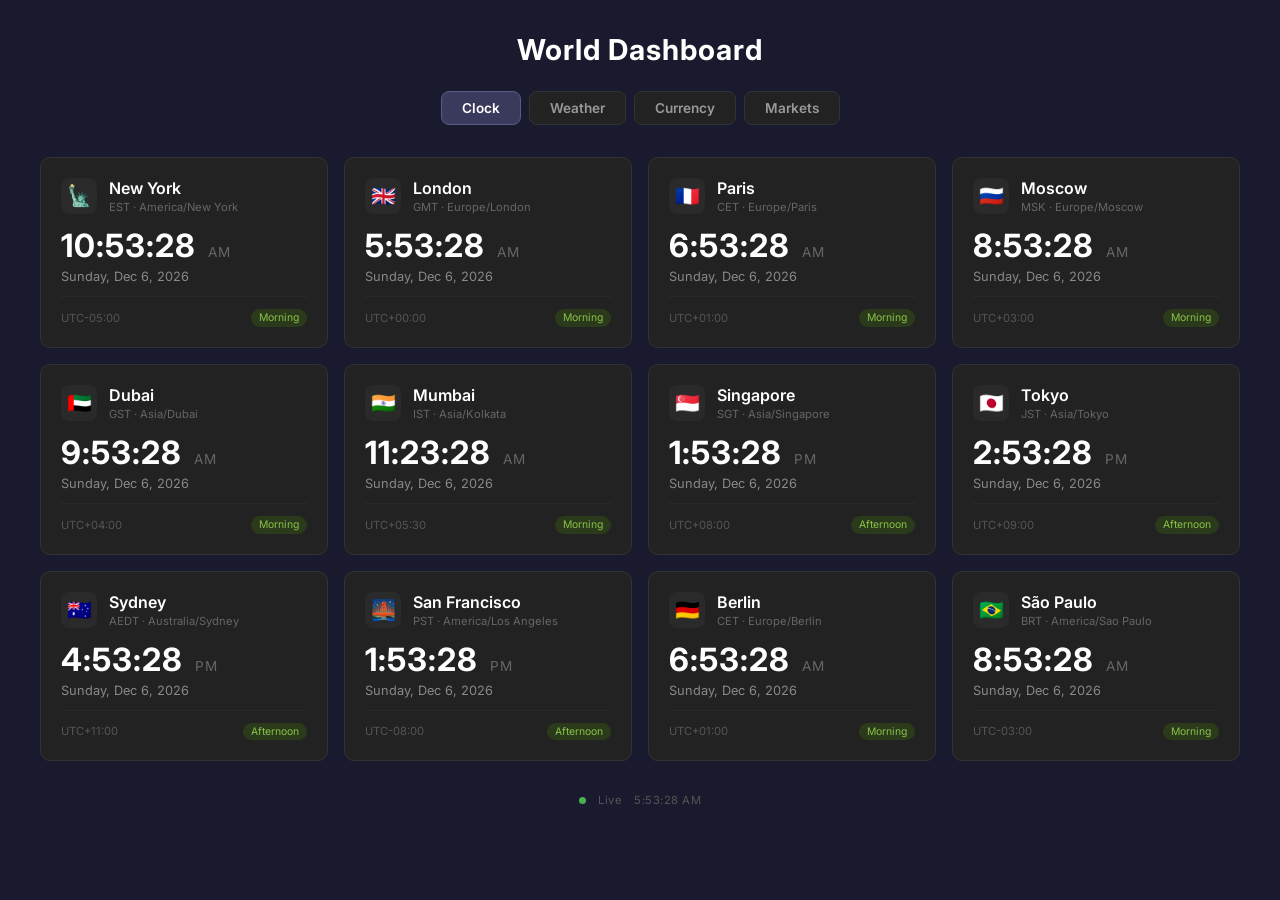
==== index.html @ 41592750 "Initial commit - world dashboard" ====
<!DOCTYPE html>
<html lang="en">
<head>
<meta charset="UTF-8">
<meta name="viewport" content="width=device-width, initial-scale=1.0">
<title>World Dashboard</title>
<link href="https://fonts.googleapis.com/css2?family=Inter:wght@400;600;700&display=swap" rel="stylesheet">
<link rel="stylesheet" href="style.css">
</head>
<body>

<header>
  <h1>World Dashboard</h1>
</header>

<div class="tabs" id="tabBar">
  <button class="tab-btn active" data-tab="clock">Clock</button>
  <button class="tab-btn" data-tab="weather">Weather</button>
  <button class="tab-btn" data-tab="currency">Currency</button>
  <button class="tab-btn" data-tab="markets">Markets</button>
</div>

<div class="tab-content active" id="tab-clock">
  <div class="grid" id="clockGrid"><div class="loading">Loading world clocks...</div></div>
</div>

<div class="tab-content" id="tab-weather">
  <div class="grid" id="weatherGrid"><div class="loading">Loading weather data...</div></div>
</div>

<div class="tab-content" id="tab-currency">
  <div class="currency-header">
    <h2>Exchange Rates</h2>
    <div class="base-currency">Base: USD</div>
  </div>
  <div class="currency-grid" id="currencyGrid"><div class="loading">Loading exchange rates...</div></div>
  <div class="converter-box">
    <h3>Currency Converter</h3>
    <div class="converter-row">
      <input type="number" id="convAmount" value="1" min="0" step="0.01">
      <select id="convFrom"></select>
      <span class="eq">=</span>
      <span class="result" id="convResult">—</span>
      <select id="convTo"></select>
    </div>
  </div>
</div>

<div class="tab-content" id="tab-markets">
  <div class="markets-grid" id="marketsGrid"><div class="loading">Loading market data...</div></div>
</div>

<div class="refresh-bar">
  <span class="live-dot"></span>
  <span>Live</span>
  <span id="lastUpdated"></span>
</div>

<script src="script.js"></script>
</body>
</html>
---- style.css ----
*, *::before, *::after {
  margin: 0;
  padding: 0;
  box-sizing: border-box;
}

body {
  font-family: 'Inter', sans-serif;
  background: #1a1a2e;
  color: #e0e0e0;
  min-height: 100vh;
  display: flex;
  flex-direction: column;
  align-items: center;
  padding: 2rem 1rem;
}

header {
  text-align: center;
  margin-bottom: 1.5rem;
}

header h1 {
  font-size: 1.8rem;
  font-weight: 700;
  color: #fff;
  letter-spacing: 1px;
}

.tabs {
  display: flex;
  gap: 0.5rem;
  margin-bottom: 2rem;
  flex-wrap: wrap;
  justify-content: center;
}

.tab-btn {
  padding: 0.5rem 1.25rem;
  border: 1px solid #333;
  border-radius: 8px;
  background: #222;
  color: #999;
  font-family: 'Inter', sans-serif;
  font-size: 0.85rem;
  font-weight: 600;
  cursor: pointer;
  transition: all 0.2s;
}

.tab-btn:hover {
  background: #2a2a2a;
  color: #ccc;
}

.tab-btn.active {
  background: #3a3a5c;
  border-color: #5a5a8a;
  color: #fff;
}

.tab-content {
  display: none;
  width: 100%;
  max-width: 1200px;
}

.tab-content.active {
  display: block;
}

.grid {
  display: grid;
  grid-template-columns: repeat(auto-fill, minmax(260px, 1fr));
  gap: 1rem;
  width: 100%;
}

.card {
  background: #222;
  border: 1px solid #333;
  border-radius: 10px;
  padding: 1.25rem;
}

.city {
  display: flex;
  align-items: center;
  gap: 0.75rem;
  margin-bottom: 0.75rem;
}

.city-icon {
  font-size: 1.25rem;
  width: 36px;
  height: 36px;
  display: flex;
  align-items: center;
  justify-content: center;
  background: #2a2a2a;
  border-radius: 8px;
}

.city-name {
  font-size: 1rem;
  font-weight: 600;
  color: #fff;
}

.timezone-label {
  font-size: 0.7rem;
  color: #666;
  margin-top: 2px;
}

.time {
  font-family: 'Inter', sans-serif;
  font-size: 2rem;
  font-weight: 700;
  color: #fff;
  margin: 0.5rem 0 0.25rem;
  letter-spacing: 1px;
}

.date {
  font-size: 0.8rem;
  color: #888;
}

.am-pm {
  font-size: 0.85rem;
  color: #666;
  margin-left: 0.25rem;
  font-weight: 400;
}

.card-footer {
  margin-top: 0.75rem;
  padding-top: 0.75rem;
  border-top: 1px solid #2a2a2a;
  display: flex;
  justify-content: space-between;
  align-items: center;
}

.utc-offset {
  font-size: 0.7rem;
  color: #555;
  font-family: 'Inter', monospace;
}

.time-status {
  font-size: 0.65rem;
  padding: 0.15rem 0.5rem;
  border-radius: 12px;
  background: #2a2a2a;
  color: #888;
}

.time-status.day { background: #2a3a1a; color: #8bc34a; }
.time-status.night { background: #1a2a3a; color: #64b5f6; }
.time-status.evening { background: #3a2a1a; color: #ffb74d; }

.weather-temp {
  font-family: 'Inter', sans-serif;
  font-size: 2.2rem;
  font-weight: 700;
  color: #fff;
  margin: 0.5rem 0;
}

.weather-temp .deg {
  font-size: 1.2rem;
  color: #666;
}

.weather-desc {
  font-size: 0.85rem;
  color: #aaa;
  margin-bottom: 0.5rem;
}

.weather-icon {
  font-size: 2rem;
  margin-bottom: 0.25rem;
}

.weather-detail {
  display: flex;
  gap: 1rem;
  margin-top: 0.5rem;
  flex-wrap: wrap;
}

.weather-detail span {
  font-size: 0.75rem;
  color: #888;
}

.weather-detail span strong {
  color: #ccc;
  font-weight: 600;
}

.currency-header {
  display: flex;
  gap: 1rem;
  margin-bottom: 1.5rem;
  flex-wrap: wrap;
  align-items: center;
}

.currency-header h2 {
  font-size: 1.1rem;
  font-weight: 600;
  color: #fff;
}

.base-currency {
  background: #222;
  border: 1px solid #333;
  border-radius: 6px;
  padding: 0.3rem 0.75rem;
  font-size: 0.8rem;
  color: #888;
}

.currency-grid {
  display: grid;
  grid-template-columns: repeat(auto-fill, minmax(180px, 1fr));
  gap: 0.75rem;
  margin-bottom: 1.5rem;
}

.currency-card {
  background: #222;
  border: 1px solid #333;
  border-radius: 8px;
  padding: 1rem;
}

.currency-code {
  font-size: 0.7rem;
  color: #666;
  margin-bottom: 0.25rem;
}

.currency-name {
  font-size: 0.8rem;
  color: #888;
  margin-bottom: 0.5rem;
}

.currency-rate {
  font-family: 'Inter', sans-serif;
  font-size: 1.2rem;
  font-weight: 700;
  color: #fff;
}

.converter-box {
  background: #222;
  border: 1px solid #333;
  border-radius: 10px;
  padding: 1.25rem;
  margin-top: 0.5rem;
}

.converter-box h3 {
  font-size: 0.95rem;
  font-weight: 600;
  color: #fff;
  margin-bottom: 1rem;
}

.converter-row {
  display: flex;
  gap: 0.75rem;
  align-items: center;
  flex-wrap: wrap;
}

.converter-row input,
.converter-row select {
  background: #1a1a1a;
  border: 1px solid #333;
  border-radius: 6px;
  padding: 0.5rem 0.75rem;
  color: #fff;
  font-family: 'Inter', sans-serif;
  font-size: 0.85rem;
  outline: none;
}

.converter-row input:focus,
.converter-row select:focus {
  border-color: #5a5a8a;
}

.converter-row input { width: 120px; }
.converter-row select { width: 90px; }

.converter-row .eq {
  color: #555;
  font-size: 1rem;
}

.converter-row .result {
  font-family: 'Inter', sans-serif;
  font-size: 1.1rem;
  font-weight: 700;
  color: #64b5f6;
  min-width: 100px;
}

.markets-grid {
  display: grid;
  grid-template-columns: repeat(auto-fill, minmax(260px, 1fr));
  gap: 1rem;
}

.market-card {
  background: #222;
  border: 1px solid #333;
  border-radius: 10px;
  padding: 1.5rem;
  text-align: center;
}

.market-icon {
  font-size: 2.5rem;
  margin-bottom: 0.5rem;
}

.market-label {
  font-size: 0.75rem;
  color: #888;
  text-transform: uppercase;
  letter-spacing: 1px;
  margin-bottom: 0.5rem;
}

.market-price {
  font-family: 'Inter', sans-serif;
  font-size: 1.8rem;
  font-weight: 700;
  color: #fff;
}

.market-time {
  font-size: 0.65rem;
  color: #555;
  margin-top: 0.5rem;
}

.loading {
  color: #666;
  font-size: 0.85rem;
  text-align: center;
  padding: 2rem;
  grid-column: 1 / -1;
}

.error-state {
  color: #a55;
  text-align: center;
  padding: 2rem;
  grid-column: 1 / -1;
}

.refresh-bar {
  margin-top: 2rem;
  display: flex;
  align-items: center;
  gap: 0.75rem;
  color: #555;
  font-size: 0.7rem;
  letter-spacing: 0.5px;
}

.live-dot {
  width: 7px;
  height: 7px;
  border-radius: 50%;
  background: #4caf50;
}

@media (max-width: 640px) {
  header h1 { font-size: 1.3rem; }
  .grid { grid-template-columns: 1fr; }
  .time { font-size: 1.5rem; }
  .weather-temp { font-size: 1.6rem; }
  .market-price { font-size: 1.4rem; }
  .currency-grid { grid-template-columns: 1fr 1fr; }
}
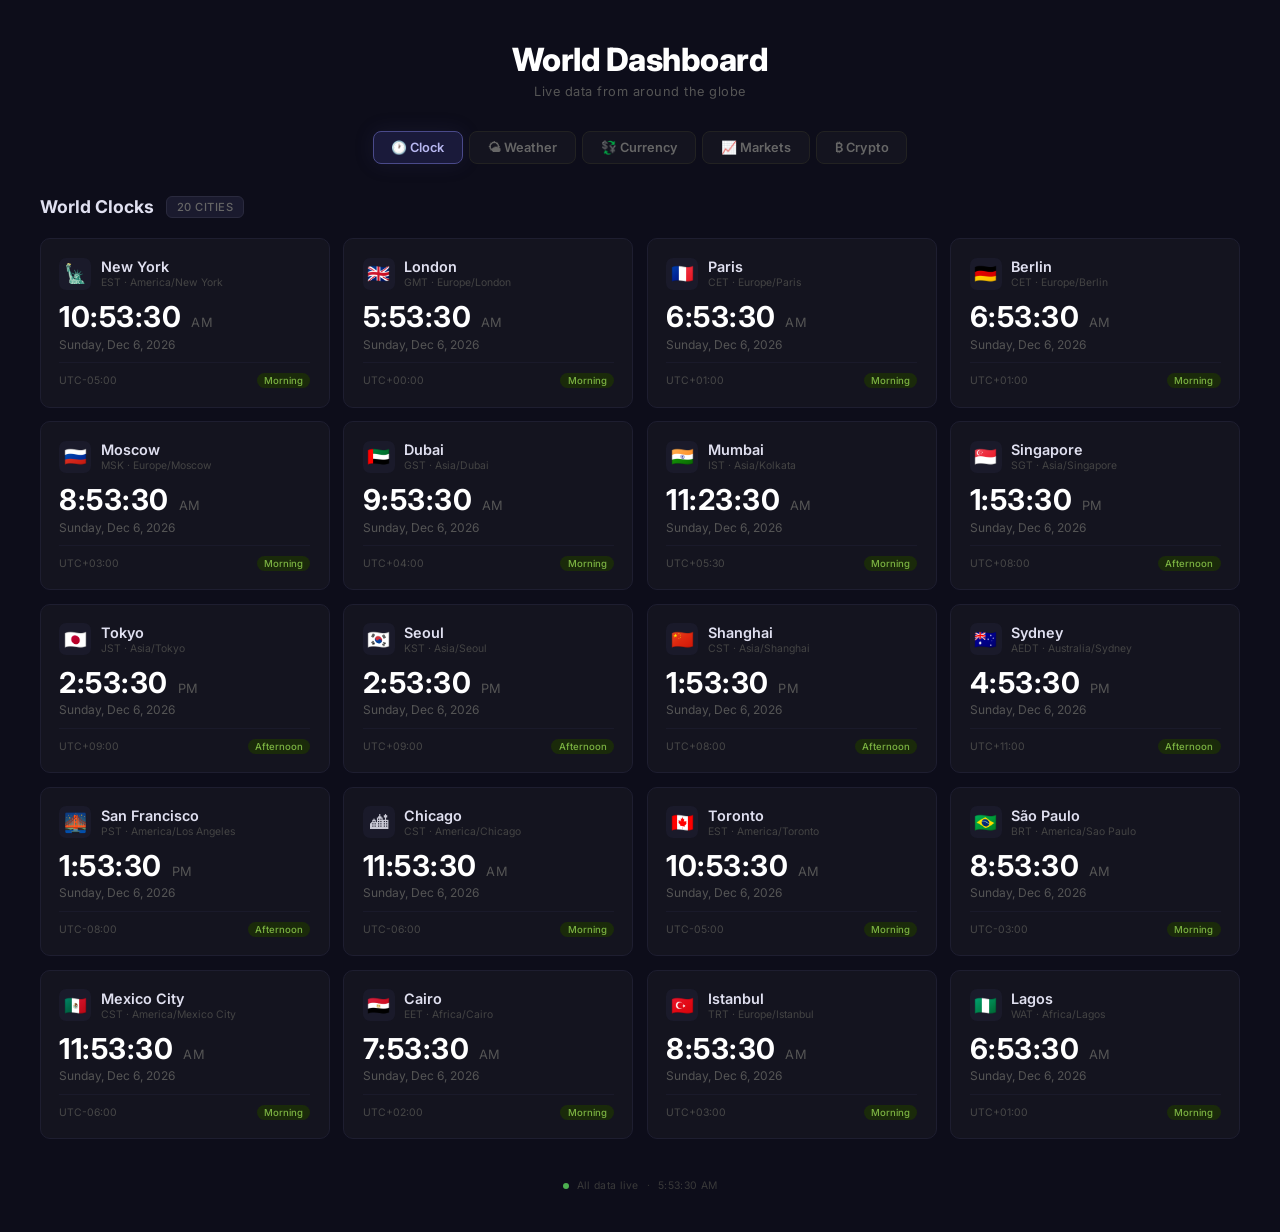
==== commit 51d215c8: "Big update: 20 cities, 30 currencies, crypto tab, live gold, 3-day forecast, search, redesign" ====
--- a/index.html
+++ b/index.html
@@ -4,56 +4,78 @@
 <meta charset="UTF-8">
 <meta name="viewport" content="width=device-width, initial-scale=1.0">
 <title>World Dashboard</title>
-<link href="https://fonts.googleapis.com/css2?family=Inter:wght@400;600;700&display=swap" rel="stylesheet">
+<link href="https://fonts.googleapis.com/css2?family=Inter:wght@300;400;500;600;700;800&display=swap" rel="stylesheet">
 <link rel="stylesheet" href="style.css">
 </head>
 <body>
 
 <header>
   <h1>World Dashboard</h1>
+  <p class="subtitle">Live data from around the globe</p>
 </header>
 
 <div class="tabs" id="tabBar">
-  <button class="tab-btn active" data-tab="clock">Clock</button>
-  <button class="tab-btn" data-tab="weather">Weather</button>
-  <button class="tab-btn" data-tab="currency">Currency</button>
-  <button class="tab-btn" data-tab="markets">Markets</button>
+  <button class="tab-btn active" data-tab="clock">🕐 Clock</button>
+  <button class="tab-btn" data-tab="weather">🌤 Weather</button>
+  <button class="tab-btn" data-tab="currency">💱 Currency</button>
+  <button class="tab-btn" data-tab="markets">📈 Markets</button>
+  <button class="tab-btn" data-tab="crypto">₿ Crypto</button>
 </div>
 
 <div class="tab-content active" id="tab-clock">
-  <div class="grid" id="clockGrid"><div class="loading">Loading world clocks...</div></div>
+  <div class="section-header">
+    <h2>World Clocks</h2>
+    <span class="badge" id="clockCount">—</span>
+  </div>
+  <div class="grid" id="clockGrid"><div class="loading">Loading clocks...</div></div>
 </div>
 
 <div class="tab-content" id="tab-weather">
-  <div class="grid" id="weatherGrid"><div class="loading">Loading weather data...</div></div>
+  <div class="section-header">
+    <h2>Weather</h2>
+    <span class="badge" id="weatherCount">—</span>
+  </div>
+  <div class="grid" id="weatherGrid"><div class="loading">Loading weather...</div></div>
 </div>
 
 <div class="tab-content" id="tab-currency">
-  <div class="currency-header">
+  <div class="section-header">
     <h2>Exchange Rates</h2>
-    <div class="base-currency">Base: USD</div>
+    <span class="badge">Base: USD</span>
   </div>
-  <div class="currency-grid" id="currencyGrid"><div class="loading">Loading exchange rates...</div></div>
+  <input type="text" class="search-box" id="currencySearch" placeholder="Search currencies...">
+  <div class="currency-grid" id="currencyGrid"><div class="loading">Loading rates...</div></div>
   <div class="converter-box">
     <h3>Currency Converter</h3>
     <div class="converter-row">
       <input type="number" id="convAmount" value="1" min="0" step="0.01">
       <select id="convFrom"></select>
-      <span class="eq">=</span>
+      <span class="eq">→</span>
+      <select id="convTo"></select>
       <span class="result" id="convResult">—</span>
-      <select id="convTo"></select>
     </div>
   </div>
 </div>
 
 <div class="tab-content" id="tab-markets">
-  <div class="markets-grid" id="marketsGrid"><div class="loading">Loading market data...</div></div>
+  <div class="section-header">
+    <h2>Commodities</h2>
+  </div>
+  <div class="markets-grid" id="marketsGrid"><div class="loading">Loading markets...</div></div>
 </div>
 
-<div class="refresh-bar">
+<div class="tab-content" id="tab-crypto">
+  <div class="section-header">
+    <h2>Cryptocurrency</h2>
+  </div>
+  <div class="markets-grid" id="cryptoGrid"><div class="loading">Loading crypto...</div></div>
+</div>
+
+<div class="status-bar">
   <span class="live-dot"></span>
-  <span>Live</span>
-  <span id="lastUpdated"></span>
+  <span>All data live</span>
+  <span class="sep">·</span>
+  <span id="lastUpdated">—</span>
 </div>
 
 <script src="script.js"></script>
--- a/style.css
+++ b/style.css
@@ -6,57 +6,69 @@
 
 body {
   font-family: 'Inter', sans-serif;
-  background: #1a1a2e;
-  color: #e0e0e0;
+  background: #0d0d1a;
+  color: #c8c8d4;
   min-height: 100vh;
   display: flex;
   flex-direction: column;
   align-items: center;
-  padding: 2rem 1rem;
+  padding: 2.5rem 1.5rem;
 }
 
 header {
   text-align: center;
-  margin-bottom: 1.5rem;
+  margin-bottom: 2rem;
+  width: 100%;
+  max-width: 1200px;
 }
 
 header h1 {
-  font-size: 1.8rem;
-  font-weight: 700;
+  font-size: 2rem;
+  font-weight: 800;
   color: #fff;
-  letter-spacing: 1px;
+  letter-spacing: -0.5px;
+}
+
+.subtitle {
+  font-size: 0.8rem;
+  color: #555;
+  margin-top: 0.3rem;
+  font-weight: 400;
+  letter-spacing: 0.5px;
 }
 
 .tabs {
   display: flex;
-  gap: 0.5rem;
+  gap: 0.4rem;
   margin-bottom: 2rem;
   flex-wrap: wrap;
   justify-content: center;
 }
 
 .tab-btn {
-  padding: 0.5rem 1.25rem;
-  border: 1px solid #333;
+  padding: 0.5rem 1.1rem;
+  border: 1px solid #222;
   border-radius: 8px;
-  background: #222;
-  color: #999;
+  background: #14141f;
+  color: #666;
   font-family: 'Inter', sans-serif;
-  font-size: 0.85rem;
+  font-size: 0.8rem;
   font-weight: 600;
   cursor: pointer;
   transition: all 0.2s;
 }
 
 .tab-btn:hover {
-  background: #2a2a2a;
-  color: #ccc;
+  background: #1a1a2e;
+  color: #aaa;
+  border-color: #333;
 }
 
 .tab-btn.active {
-  background: #3a3a5c;
-  border-color: #5a5a8a;
-  color: #fff;
+  background: #1a1a3a;
+  border-color: #4a4a8a;
+  color: #b8b8f0;
+  box-shadow: 0 0 20px rgba(74, 74, 138, 0.15);
 }
 
 .tab-content {
@@ -67,329 +79,434 @@
 
 .tab-content.active {
   display: block;
+  animation: fadeIn 0.25s ease;
+}
+
+@keyframes fadeIn {
+  from { opacity: 0; transform: translateY(6px); }
+  to { opacity: 1; transform: translateY(0); }
+}
+
+.section-header {
+  display: flex;
+  align-items: center;
+  gap: 0.75rem;
+  margin-bottom: 1.25rem;
+}
+
+.section-header h2 {
+  font-size: 1.1rem;
+  font-weight: 700;
+  color: #e0e0f0;
+}
+
+.badge {
+  background: #1a1a2e;
+  border: 1px solid #2a2a3e;
+  border-radius: 6px;
+  padding: 0.2rem 0.6rem;
+  font-size: 0.7rem;
+  color: #666;
+  font-weight: 500;
+  text-transform: uppercase;
+  letter-spacing: 0.5px;
+}
+
+.search-box {
+  width: 100%;
+  max-width: 400px;
+  background: #14141f;
+  border: 1px solid #222;
+  border-radius: 8px;
+  padding: 0.55rem 0.9rem;
+  color: #ccc;
+  font-family: 'Inter', sans-serif;
+  font-size: 0.85rem;
+  outline: none;
+  margin-bottom: 1.25rem;
+  transition: border-color 0.2s;
+}
+
+.search-box:focus {
+  border-color: #4a4a8a;
+}
+
+.search-box::placeholder {
+  color: #444;
 }
 
 .grid {
   display: grid;
-  grid-template-columns: repeat(auto-fill, minmax(260px, 1fr));
-  gap: 1rem;
+  grid-template-columns: repeat(auto-fill, minmax(250px, 1fr));
+  gap: 0.85rem;
   width: 100%;
 }
 
 .card {
-  background: #222;
-  border: 1px solid #333;
+  background: #14141f;
+  border: 1px solid #1e1e30;
   border-radius: 10px;
-  padding: 1.25rem;
+  padding: 1.15rem;
+  transition: border-color 0.2s;
+}
+
+.card:hover {
+  border-color: #2a2a44;
 }
 
 .city {
   display: flex;
   align-items: center;
-  gap: 0.75rem;
-  margin-bottom: 0.75rem;
+  gap: 0.6rem;
+  margin-bottom: 0.6rem;
 }
 
 .city-icon {
-  font-size: 1.25rem;
-  width: 36px;
-  height: 36px;
+  font-size: 1.15rem;
+  width: 32px;
+  height: 32px;
   display: flex;
   align-items: center;
   justify-content: center;
-  background: #2a2a2a;
-  border-radius: 8px;
+  background: #1a1a2a;
+  border-radius: 7px;
+  flex-shrink: 0;
 }
 
 .city-name {
-  font-size: 1rem;
+  font-size: 0.9rem;
   font-weight: 600;
+  color: #e0e0f0;
+}
+
+.timezone-label {
+  font-size: 0.65rem;
+  color: #444;
+  margin-top: 1px;
+}
+
+.time {
+  font-size: 1.8rem;
+  font-weight: 700;
   color: #fff;
-}
-
-.timezone-label {
-  font-size: 0.7rem;
-  color: #666;
-  margin-top: 2px;
-}
-
-.time {
-  font-family: 'Inter', sans-serif;
+  margin: 0.4rem 0 0.15rem;
+  letter-spacing: 0.5px;
+}
+
+.date {
+  font-size: 0.75rem;
+  color: #555;
+}
+
+.am-pm {
+  font-size: 0.8rem;
+  color: #555;
+  margin-left: 0.2rem;
+  font-weight: 400;
+}
+
+.card-footer {
+  margin-top: 0.65rem;
+  padding-top: 0.65rem;
+  border-top: 1px solid #1a1a2a;
+  display: flex;
+  justify-content: space-between;
+  align-items: center;
+}
+
+.utc-offset {
+  font-size: 0.65rem;
+  color: #484848;
+  font-family: 'Inter', monospace;
+}
+
+.time-status {
+  font-size: 0.6rem;
+  padding: 0.12rem 0.45rem;
+  border-radius: 10px;
+  font-weight: 500;
+}
+
+.time-status.day { background: #1a2a0a; color: #7cb342; }
+.time-status.night { background: #0a1a2a; color: #5c9ce6; }
+.time-status.evening { background: #2a1a0a; color: #e8a838; }
+
+.weather-temp {
   font-size: 2rem;
   font-weight: 700;
   color: #fff;
-  margin: 0.5rem 0 0.25rem;
-  letter-spacing: 1px;
-}
-
-.date {
+  margin: 0.4rem 0;
+}
+
+.weather-temp .deg {
+  font-size: 1rem;
+  color: #555;
+  font-weight: 400;
+}
+
+.weather-desc {
   font-size: 0.8rem;
   color: #888;
-}
-
-.am-pm {
-  font-size: 0.85rem;
+  margin-bottom: 0.4rem;
+}
+
+.weather-icon-main {
+  font-size: 1.8rem;
+  margin-bottom: 0.15rem;
+}
+
+.weather-detail {
+  display: flex;
+  gap: 0.75rem;
+  margin-top: 0.5rem;
+  flex-wrap: wrap;
+}
+
+.weather-detail span {
+  font-size: 0.7rem;
   color: #666;
-  margin-left: 0.25rem;
-  font-weight: 400;
-}
-
-.card-footer {
+}
+
+.weather-detail span strong {
+  color: #aaa;
+  font-weight: 600;
+}
+
+.weather-forecast {
   margin-top: 0.75rem;
-  padding-top: 0.75rem;
-  border-top: 1px solid #2a2a2a;
-  display: flex;
-  justify-content: space-between;
-  align-items: center;
-}
-
-.utc-offset {
+  padding-top: 0.65rem;
+  border-top: 1px solid #1a1a2a;
+  display: flex;
+  gap: 0.5rem;
+}
+
+.forecast-day {
+  flex: 1;
+  text-align: center;
+  font-size: 0.6rem;
+  color: #555;
+}
+
+.forecast-day .day-name {
+  color: #777;
+  margin-bottom: 0.2rem;
+}
+
+.forecast-day .day-temp {
+  color: #aaa;
+  font-weight: 600;
+}
+
+.forecast-day .day-icon {
+  font-size: 0.9rem;
+  margin: 0.15rem 0;
+}
+
+.currency-grid {
+  display: grid;
+  grid-template-columns: repeat(auto-fill, minmax(160px, 1fr));
+  gap: 0.6rem;
+  margin-bottom: 1.5rem;
+}
+
+.currency-card {
+  background: #14141f;
+  border: 1px solid #1e1e30;
+  border-radius: 8px;
+  padding: 0.85rem;
+  transition: border-color 0.2s;
+}
+
+.currency-card:hover {
+  border-color: #2a2a44;
+}
+
+.currency-card.hidden {
+  display: none;
+}
+
+.currency-code {
+  font-size: 0.65rem;
+  color: #484848;
+  margin-bottom: 0.15rem;
+  letter-spacing: 0.5px;
+}
+
+.currency-name {
+  font-size: 0.75rem;
+  color: #777;
+  margin-bottom: 0.4rem;
+  white-space: nowrap;
+  overflow: hidden;
+  text-overflow: ellipsis;
+}
+
+.currency-rate {
+  font-size: 1.05rem;
+  font-weight: 700;
+  color: #e0e0f0;
+}
+
+.converter-box {
+  background: #14141f;
+  border: 1px solid #1e1e30;
+  border-radius: 10px;
+  padding: 1.15rem;
+}
+
+.converter-box h3 {
+  font-size: 0.9rem;
+  font-weight: 600;
+  color: #ccc;
+  margin-bottom: 0.85rem;
+}
+
+.converter-row {
+  display: flex;
+  gap: 0.6rem;
+  align-items: center;
+  flex-wrap: wrap;
+}
+
+.converter-row input,
+.converter-row select {
+  background: #0d0d18;
+  border: 1px solid #222;
+  border-radius: 6px;
+  padding: 0.45rem 0.65rem;
+  color: #ccc;
+  font-family: 'Inter', sans-serif;
+  font-size: 0.8rem;
+  outline: none;
+}
+
+.converter-row input:focus,
+.converter-row select:focus {
+  border-color: #4a4a8a;
+}
+
+.converter-row input { width: 100px; }
+.converter-row select { width: 80px; }
+
+.converter-row .eq {
+  color: #444;
+  font-size: 0.9rem;
+}
+
+.converter-row .result {
+  font-size: 1rem;
+  font-weight: 700;
+  color: #7cb342;
+  min-width: 80px;
+  font-family: 'Inter', monospace;
+}
+
+.markets-grid {
+  display: grid;
+  grid-template-columns: repeat(auto-fill, minmax(230px, 1fr));
+  gap: 0.85rem;
+}
+
+.market-card {
+  background: #14141f;
+  border: 1px solid #1e1e30;
+  border-radius: 10px;
+  padding: 1.25rem;
+  text-align: center;
+  transition: border-color 0.2s;
+}
+
+.market-card:hover {
+  border-color: #2a2a44;
+}
+
+.market-icon {
+  font-size: 2.2rem;
+  margin-bottom: 0.4rem;
+}
+
+.market-label {
   font-size: 0.7rem;
   color: #555;
-  font-family: 'Inter', monospace;
-}
-
-.time-status {
-  font-size: 0.65rem;
-  padding: 0.15rem 0.5rem;
-  border-radius: 12px;
-  background: #2a2a2a;
-  color: #888;
-}
-
-.time-status.day { background: #2a3a1a; color: #8bc34a; }
-.time-status.night { background: #1a2a3a; color: #64b5f6; }
-.time-status.evening { background: #3a2a1a; color: #ffb74d; }
-
-.weather-temp {
-  font-family: 'Inter', sans-serif;
-  font-size: 2.2rem;
-  font-weight: 700;
-  color: #fff;
-  margin: 0.5rem 0;
-}
-
-.weather-temp .deg {
-  font-size: 1.2rem;
-  color: #666;
-}
-
-.weather-desc {
-  font-size: 0.85rem;
-  color: #aaa;
-  margin-bottom: 0.5rem;
-}
-
-.weather-icon {
-  font-size: 2rem;
-  margin-bottom: 0.25rem;
-}
-
-.weather-detail {
-  display: flex;
-  gap: 1rem;
-  margin-top: 0.5rem;
-  flex-wrap: wrap;
-}
-
-.weather-detail span {
-  font-size: 0.75rem;
-  color: #888;
-}
-
-.weather-detail span strong {
-  color: #ccc;
-  font-weight: 600;
-}
-
-.currency-header {
-  display: flex;
-  gap: 1rem;
-  margin-bottom: 1.5rem;
-  flex-wrap: wrap;
-  align-items: center;
-}
-
-.currency-header h2 {
-  font-size: 1.1rem;
-  font-weight: 600;
-  color: #fff;
-}
-
-.base-currency {
-  background: #222;
-  border: 1px solid #333;
-  border-radius: 6px;
-  padding: 0.3rem 0.75rem;
-  font-size: 0.8rem;
-  color: #888;
-}
-
-.currency-grid {
-  display: grid;
-  grid-template-columns: repeat(auto-fill, minmax(180px, 1fr));
-  gap: 0.75rem;
-  margin-bottom: 1.5rem;
-}
-
-.currency-card {
-  background: #222;
-  border: 1px solid #333;
-  border-radius: 8px;
-  padding: 1rem;
-}
-
-.currency-code {
-  font-size: 0.7rem;
-  color: #666;
-  margin-bottom: 0.25rem;
-}
-
-.currency-name {
-  font-size: 0.8rem;
-  color: #888;
-  margin-bottom: 0.5rem;
-}
-
-.currency-rate {
-  font-family: 'Inter', sans-serif;
-  font-size: 1.2rem;
-  font-weight: 700;
-  color: #fff;
-}
-
-.converter-box {
-  background: #222;
-  border: 1px solid #333;
-  border-radius: 10px;
-  padding: 1.25rem;
-  margin-top: 0.5rem;
-}
-
-.converter-box h3 {
-  font-size: 0.95rem;
-  font-weight: 600;
-  color: #fff;
-  margin-bottom: 1rem;
-}
-
-.converter-row {
-  display: flex;
-  gap: 0.75rem;
-  align-items: center;
-  flex-wrap: wrap;
-}
-
-.converter-row input,
-.converter-row select {
-  background: #1a1a1a;
-  border: 1px solid #333;
-  border-radius: 6px;
-  padding: 0.5rem 0.75rem;
-  color: #fff;
-  font-family: 'Inter', sans-serif;
-  font-size: 0.85rem;
-  outline: none;
-}
-
-.converter-row input:focus,
-.converter-row select:focus {
-  border-color: #5a5a8a;
-}
-
-.converter-row input { width: 120px; }
-.converter-row select { width: 90px; }
-
-.converter-row .eq {
-  color: #555;
-  font-size: 1rem;
-}
-
-.converter-row .result {
-  font-family: 'Inter', sans-serif;
-  font-size: 1.1rem;
-  font-weight: 700;
-  color: #64b5f6;
-  min-width: 100px;
-}
-
-.markets-grid {
-  display: grid;
-  grid-template-columns: repeat(auto-fill, minmax(260px, 1fr));
-  gap: 1rem;
-}
-
-.market-card {
-  background: #222;
-  border: 1px solid #333;
-  border-radius: 10px;
-  padding: 1.5rem;
-  text-align: center;
-}
-
-.market-icon {
-  font-size: 2.5rem;
-  margin-bottom: 0.5rem;
-}
-
-.market-label {
-  font-size: 0.75rem;
-  color: #888;
   text-transform: uppercase;
   letter-spacing: 1px;
-  margin-bottom: 0.5rem;
+  margin-bottom: 0.4rem;
 }
 
 .market-price {
-  font-family: 'Inter', sans-serif;
-  font-size: 1.8rem;
+  font-size: 1.6rem;
   font-weight: 700;
-  color: #fff;
-}
+  color: #e0e0f0;
+}
+
+.market-price.green { color: #7cb342; }
+.market-price.red { color: #e85858; }
+.market-price.gold { color: #d4a030; }
+
+.market-change {
+  font-size: 0.75rem;
+  margin-top: 0.25rem;
+  font-weight: 600;
+}
+
+.market-change.green { color: #7cb342; }
+.market-change.red { color: #e85858; }
 
 .market-time {
+  font-size: 0.6rem;
+  color: #444;
+  margin-top: 0.4rem;
+}
+
+.loading {
+  color: #444;
+  font-size: 0.8rem;
+  text-align: center;
+  padding: 2.5rem;
+  grid-column: 1 / -1;
+}
+
+.error-state {
+  color: #6a3a3a;
+  text-align: center;
+  padding: 2.5rem;
+  grid-column: 1 / -1;
+}
+
+.status-bar {
+  margin-top: 2.5rem;
+  display: flex;
+  align-items: center;
+  gap: 0.5rem;
+  color: #3a3a3a;
   font-size: 0.65rem;
-  color: #555;
-  margin-top: 0.5rem;
-}
-
-.loading {
-  color: #666;
-  font-size: 0.85rem;
-  text-align: center;
-  padding: 2rem;
-  grid-column: 1 / -1;
-}
-
-.error-state {
-  color: #a55;
-  text-align: center;
-  padding: 2rem;
-  grid-column: 1 / -1;
-}
-
-.refresh-bar {
-  margin-top: 2rem;
-  display: flex;
-  align-items: center;
-  gap: 0.75rem;
-  color: #555;
-  font-size: 0.7rem;
-  letter-spacing: 0.5px;
+  letter-spacing: 0.3px;
 }
 
 .live-dot {
-  width: 7px;
-  height: 7px;
+  width: 6px;
+  height: 6px;
   border-radius: 50%;
   background: #4caf50;
+  animation: pulse 2s infinite;
+}
+
+@keyframes pulse {
+  0%, 100% { opacity: 1; }
+  50% { opacity: 0.3; }
+}
+
+.sep {
+  color: #333;
 }
 
 @media (max-width: 640px) {
-  header h1 { font-size: 1.3rem; }
+  body { padding: 1.5rem 0.75rem; }
+  header h1 { font-size: 1.4rem; }
   .grid { grid-template-columns: 1fr; }
-  .time { font-size: 1.5rem; }
-  .weather-temp { font-size: 1.6rem; }
-  .market-price { font-size: 1.4rem; }
   .currency-grid { grid-template-columns: 1fr 1fr; }
-}
+  .time { font-size: 1.4rem; }
+  .weather-temp { font-size: 1.5rem; }
+  .market-price { font-size: 1.3rem; }
+  .markets-grid { grid-template-columns: 1fr 1fr; }
+}
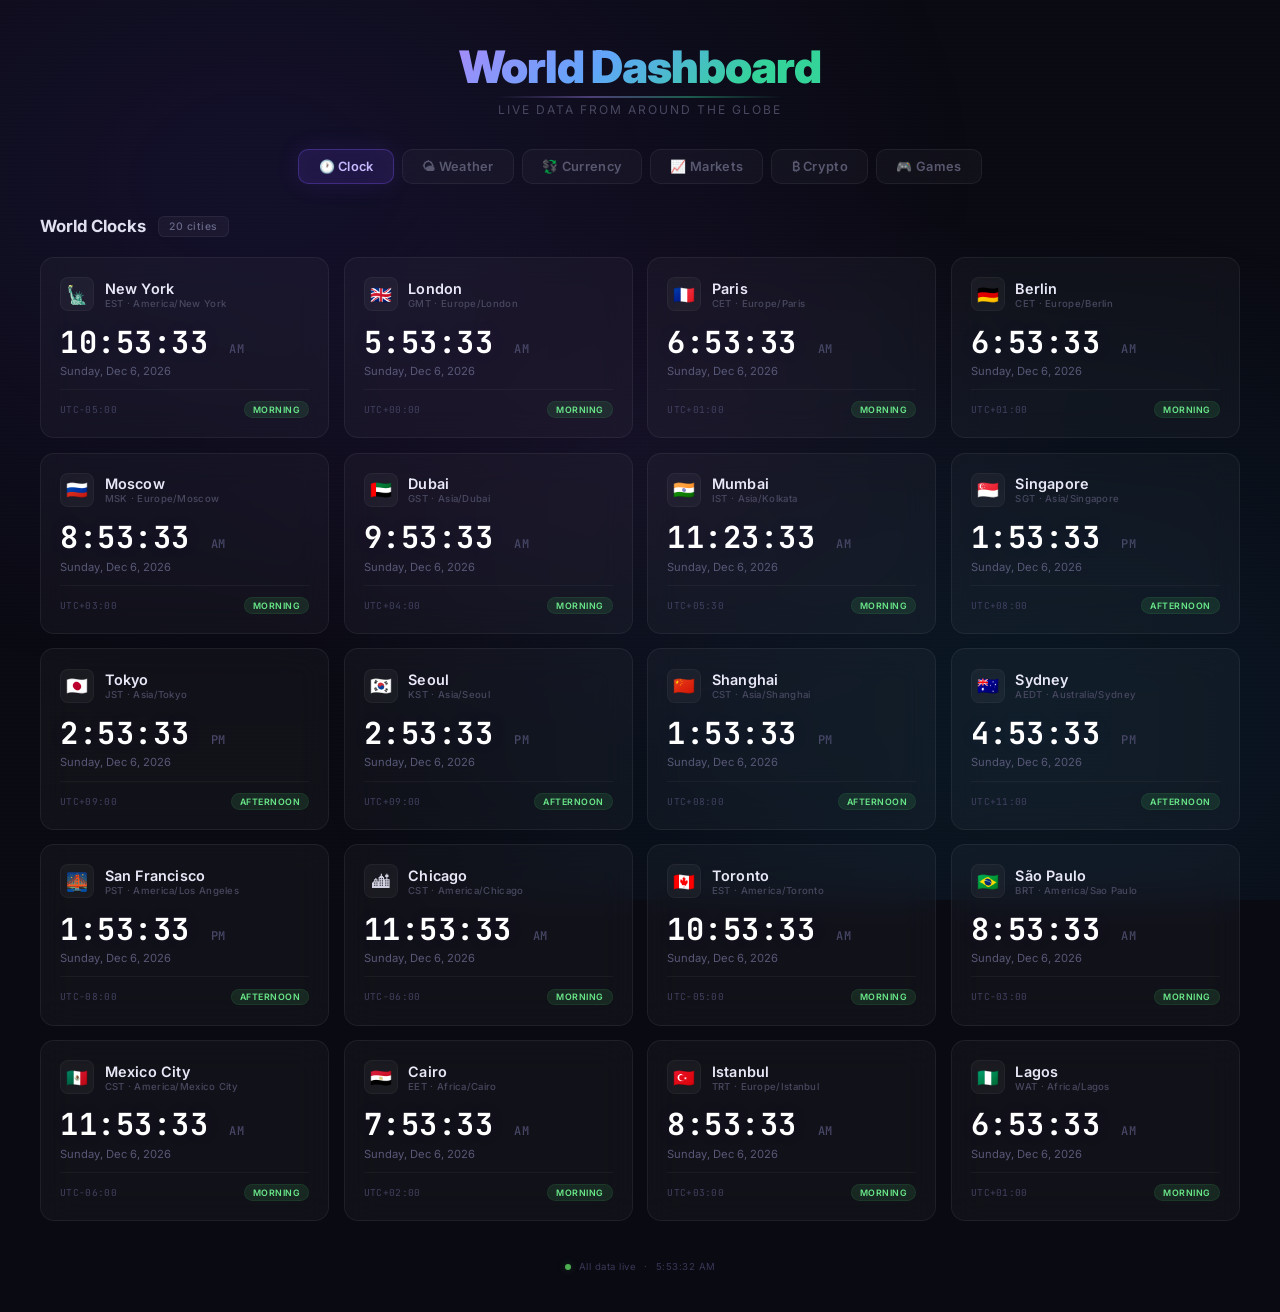
==== commit 0772b033: "Added Games tab: Tic Tac Toe (vs AI), Rock Paper Scissors, Click Speed" ====
--- a/index.html
+++ b/index.html
@@ -4,7 +4,7 @@
 <meta charset="UTF-8">
 <meta name="viewport" content="width=device-width, initial-scale=1.0">
 <title>World Dashboard</title>
-<link href="https://fonts.googleapis.com/css2?family=Inter:wght@300;400;500;600;700;800&display=swap" rel="stylesheet">
+<link href="https://fonts.googleapis.com/css2?family=Inter:wght@300;400;500;600;700;800&family=JetBrains+Mono:wght@400;700&display=swap" rel="stylesheet">
 <link rel="stylesheet" href="style.css">
 </head>
 <body>
@@ -20,6 +20,7 @@
   <button class="tab-btn" data-tab="currency">💱 Currency</button>
   <button class="tab-btn" data-tab="markets">📈 Markets</button>
   <button class="tab-btn" data-tab="crypto">₿ Crypto</button>
+  <button class="tab-btn" data-tab="games">🎮 Games</button>
 </div>
 
 <div class="tab-content active" id="tab-clock">
@@ -71,6 +72,44 @@
   <div class="markets-grid" id="cryptoGrid"><div class="loading">Loading crypto...</div></div>
 </div>
 
+<div class="tab-content" id="tab-games">
+  <div class="section-header">
+    <h2>Mini Games</h2>
+  </div>
+  <div class="games-layout">
+    <div class="game-card">
+      <h3 class="game-title">Tic Tac Toe</h3>
+      <div class="ttt-board" id="tttBoard"></div>
+      <div class="ttt-status" id="tttStatus">Your turn (X)</div>
+      <button class="game-btn" id="tttReset">New Game</button>
+    </div>
+    <div class="game-card">
+      <h3 class="game-title">Rock Paper Scissors</h3>
+      <div class="rps-icons">
+        <button class="rps-btn" data-move="rock">🪨</button>
+        <button class="rps-btn" data-move="paper">📄</button>
+        <button class="rps-btn" data-move="scissors">✂️</button>
+      </div>
+      <div class="rps-result" id="rpsResult">Choose your move!</div>
+      <div class="rps-score">
+        <span>You: <strong id="rpsPlayer">0</strong></span>
+        <span>Bot: <strong id="rpsBot">0</strong></span>
+        <span>Draw: <strong id="rpsDraw">0</strong></span>
+      </div>
+      <button class="game-btn" id="rpsReset">Reset Score</button>
+    </div>
+    <div class="game-card">
+      <h3 class="game-title">Click Speed</h3>
+      <div class="click-area" id="clickArea">
+        <div class="click-count" id="clickCount">0</div>
+        <div class="click-label">clicks</div>
+      </div>
+      <div class="click-status" id="clickStatus">Click the box! 10 seconds</div>
+      <button class="game-btn" id="clickReset">Start Over</button>
+    </div>
+  </div>
+</div>
+
 <div class="status-bar">
   <span class="live-dot"></span>
   <span>All data live</span>
--- a/style.css
+++ b/style.css
@@ -1,3 +1,5 @@
+@import url('https://fonts.googleapis.com/css2?family=Inter:wght@300;500;600;700;800;900&family=JetBrains+Mono:wght@400;700&display=swap');
+
 *, *::before, *::after {
   margin: 0;
   padding: 0;
@@ -6,13 +8,42 @@
 
 body {
   font-family: 'Inter', sans-serif;
-  background: #0d0d1a;
-  color: #c8c8d4;
+  background: #0a0a12;
+  color: #d0d0e0;
   min-height: 100vh;
   display: flex;
   flex-direction: column;
   align-items: center;
   padding: 2.5rem 1.5rem;
+  position: relative;
+  overflow-x: hidden;
+}
+
+body::before {
+  content: '';
+  position: fixed;
+  top: 0; left: 0; right: 0; bottom: 0;
+  background:
+    radial-gradient(ellipse at 20% 20%, rgba(88, 60, 220, 0.12) 0%, transparent 50%),
+    radial-gradient(ellipse at 80% 80%, rgba(0, 180, 255, 0.08) 0%, transparent 50%),
+    radial-gradient(ellipse at 50% 50%, rgba(180, 40, 200, 0.05) 0%, transparent 50%);
+  pointer-events: none;
+  z-index: 0;
+}
+
+body::after {
+  content: '';
+  position: fixed;
+  top: 0; left: 0; right: 0; bottom: 0;
+  background: repeating-linear-gradient(
+    0deg,
+    transparent,
+    transparent 2px,
+    rgba(255, 255, 255, 0.008) 2px,
+    rgba(255, 255, 255, 0.008) 4px
+  );
+  pointer-events: none;
+  z-index: 0;
 }
 
 header {
@@ -20,70 +51,97 @@
   margin-bottom: 2rem;
   width: 100%;
   max-width: 1200px;
+  position: relative;
+  z-index: 1;
 }
 
 header h1 {
-  font-size: 2rem;
-  font-weight: 800;
-  color: #fff;
-  letter-spacing: -0.5px;
+  font-size: 2.8rem;
+  font-weight: 900;
+  background: linear-gradient(135deg, #a78bfa, #60a5fa 40%, #34d399 80%);
+  -webkit-background-clip: text;
+  -webkit-text-fill-color: transparent;
+  background-clip: text;
+  letter-spacing: -1px;
+  text-shadow: none;
+  position: relative;
+  display: inline-block;
+}
+
+header h1::after {
+  content: '';
+  position: absolute;
+  bottom: -4px;
+  left: 10%;
+  width: 80%;
+  height: 2px;
+  background: linear-gradient(90deg, transparent, rgba(167, 139, 250, 0.4), rgba(52, 211, 153, 0.4), transparent);
+  border-radius: 2px;
 }
 
 .subtitle {
-  font-size: 0.8rem;
-  color: #555;
-  margin-top: 0.3rem;
+  font-size: 0.75rem;
+  color: #484860;
+  margin-top: 0.5rem;
   font-weight: 400;
-  letter-spacing: 0.5px;
+  letter-spacing: 2px;
+  text-transform: uppercase;
 }
 
 .tabs {
   display: flex;
-  gap: 0.4rem;
+  gap: 0.5rem;
   margin-bottom: 2rem;
   flex-wrap: wrap;
   justify-content: center;
+  position: relative;
+  z-index: 1;
 }
 
 .tab-btn {
-  padding: 0.5rem 1.1rem;
-  border: 1px solid #222;
-  border-radius: 8px;
-  background: #14141f;
-  color: #666;
+  padding: 0.55rem 1.2rem;
+  border: 1px solid rgba(255, 255, 255, 0.06);
+  border-radius: 10px;
+  background: rgba(255, 255, 255, 0.03);
+  color: #585870;
   font-family: 'Inter', sans-serif;
   font-size: 0.8rem;
   font-weight: 600;
   cursor: pointer;
-  transition: all 0.2s;
+  transition: all 0.3s ease;
+  backdrop-filter: blur(12px);
+  letter-spacing: 0.3px;
 }
 
 .tab-btn:hover {
-  background: #1a1a2e;
-  color: #aaa;
-  border-color: #333;
+  background: rgba(255, 255, 255, 0.06);
+  color: #b0b0d0;
+  border-color: rgba(255, 255, 255, 0.12);
+  transform: translateY(-1px);
 }
 
 .tab-btn.active {
-  background: #1a1a3a;
-  border-color: #4a4a8a;
-  color: #b8b8f0;
-  box-shadow: 0 0 20px rgba(74, 74, 138, 0.15);
+  background: rgba(120, 80, 240, 0.15);
+  border-color: rgba(120, 80, 240, 0.35);
+  color: #c8b8ff;
+  box-shadow: 0 0 25px rgba(120, 80, 240, 0.12), inset 0 0 20px rgba(120, 80, 240, 0.04);
 }
 
 .tab-content {
   display: none;
   width: 100%;
   max-width: 1200px;
+  position: relative;
+  z-index: 1;
 }
 
 .tab-content.active {
   display: block;
-  animation: fadeIn 0.25s ease;
-}
-
-@keyframes fadeIn {
-  from { opacity: 0; transform: translateY(6px); }
+  animation: tabIn 0.35s ease;
+}
+
+@keyframes tabIn {
+  from { opacity: 0; transform: translateY(10px); }
   to { opacity: 1; transform: translateY(0); }
 }
 
@@ -95,187 +153,228 @@
 }
 
 .section-header h2 {
-  font-size: 1.1rem;
+  font-size: 1.05rem;
   font-weight: 700;
   color: #e0e0f0;
 }
 
 .badge {
-  background: #1a1a2e;
-  border: 1px solid #2a2a3e;
+  background: rgba(255, 255, 255, 0.04);
+  border: 1px solid rgba(255, 255, 255, 0.06);
   border-radius: 6px;
-  padding: 0.2rem 0.6rem;
-  font-size: 0.7rem;
-  color: #666;
+  padding: 0.2rem 0.65rem;
+  font-size: 0.65rem;
+  color: #686888;
   font-weight: 500;
-  text-transform: uppercase;
   letter-spacing: 0.5px;
 }
 
 .search-box {
   width: 100%;
-  max-width: 400px;
-  background: #14141f;
-  border: 1px solid #222;
-  border-radius: 8px;
-  padding: 0.55rem 0.9rem;
-  color: #ccc;
+  max-width: 360px;
+  background: rgba(255, 255, 255, 0.04);
+  border: 1px solid rgba(255, 255, 255, 0.07);
+  border-radius: 10px;
+  padding: 0.55rem 1rem;
+  color: #d0d0e0;
   font-family: 'Inter', sans-serif;
   font-size: 0.85rem;
   outline: none;
   margin-bottom: 1.25rem;
-  transition: border-color 0.2s;
+  transition: all 0.3s;
+  backdrop-filter: blur(12px);
 }
 
 .search-box:focus {
-  border-color: #4a4a8a;
+  border-color: rgba(120, 80, 240, 0.4);
+  background: rgba(255, 255, 255, 0.06);
+  box-shadow: 0 0 20px rgba(120, 80, 240, 0.06);
 }
 
 .search-box::placeholder {
-  color: #444;
+  color: #383850;
 }
 
 .grid {
   display: grid;
   grid-template-columns: repeat(auto-fill, minmax(250px, 1fr));
-  gap: 0.85rem;
+  gap: 0.9rem;
   width: 100%;
 }
 
 .card {
-  background: #14141f;
-  border: 1px solid #1e1e30;
-  border-radius: 10px;
-  padding: 1.15rem;
-  transition: border-color 0.2s;
+  background: rgba(255, 255, 255, 0.03);
+  backdrop-filter: blur(16px);
+  -webkit-backdrop-filter: blur(16px);
+  border: 1px solid rgba(255, 255, 255, 0.06);
+  border-radius: 14px;
+  padding: 1.2rem;
+  transition: all 0.35s cubic-bezier(0.15, 0.85, 0.35, 1);
+  position: relative;
+  overflow: hidden;
+}
+
+.card::before {
+  content: '';
+  position: absolute;
+  top: 0; left: 0; right: 0;
+  height: 1px;
+  background: linear-gradient(90deg, transparent, rgba(255, 255, 255, 0.06), transparent);
+  opacity: 0;
+  transition: opacity 0.3s;
+}
+
+.card:hover::before {
+  opacity: 1;
 }
 
 .card:hover {
-  border-color: #2a2a44;
+  border-color: rgba(255, 255, 255, 0.12);
+  transform: translateY(-3px);
+  box-shadow: 0 12px 40px rgba(0, 0, 0, 0.3), 0 0 30px rgba(120, 80, 240, 0.04);
+}
+
+.card-content {
+  position: relative;
+  z-index: 1;
 }
 
 .city {
   display: flex;
   align-items: center;
-  gap: 0.6rem;
-  margin-bottom: 0.6rem;
+  gap: 0.65rem;
+  margin-bottom: 0.65rem;
 }
 
 .city-icon {
-  font-size: 1.15rem;
-  width: 32px;
-  height: 32px;
+  font-size: 1.1rem;
+  width: 34px;
+  height: 34px;
   display: flex;
   align-items: center;
   justify-content: center;
-  background: #1a1a2a;
-  border-radius: 7px;
+  background: rgba(255, 255, 255, 0.04);
+  border-radius: 8px;
   flex-shrink: 0;
+  border: 1px solid rgba(255, 255, 255, 0.04);
 }
 
 .city-name {
   font-size: 0.9rem;
   font-weight: 600;
-  color: #e0e0f0;
+  color: #e8e8f8;
+  letter-spacing: 0.2px;
 }
 
 .timezone-label {
-  font-size: 0.65rem;
-  color: #444;
+  font-size: 0.6rem;
+  color: #484860;
   margin-top: 1px;
+  font-weight: 500;
+  letter-spacing: 0.3px;
 }
 
 .time {
-  font-size: 1.8rem;
+  font-family: 'JetBrains Mono', monospace;
+  font-size: 1.9rem;
   font-weight: 700;
   color: #fff;
   margin: 0.4rem 0 0.15rem;
   letter-spacing: 0.5px;
+  text-shadow: 0 0 20px rgba(120, 80, 240, 0.08);
 }
 
 .date {
+  font-size: 0.7rem;
+  color: #585878;
+  font-weight: 400;
+}
+
+.am-pm {
   font-size: 0.75rem;
-  color: #555;
-}
-
-.am-pm {
-  font-size: 0.8rem;
-  color: #555;
-  margin-left: 0.2rem;
-  font-weight: 400;
+  color: #484868;
+  margin-left: 0.15rem;
+  font-weight: 500;
 }
 
 .card-footer {
-  margin-top: 0.65rem;
-  padding-top: 0.65rem;
-  border-top: 1px solid #1a1a2a;
+  margin-top: 0.7rem;
+  padding-top: 0.7rem;
+  border-top: 1px solid rgba(255, 255, 255, 0.04);
   display: flex;
   justify-content: space-between;
   align-items: center;
 }
 
 .utc-offset {
-  font-size: 0.65rem;
-  color: #484848;
-  font-family: 'Inter', monospace;
+  font-size: 0.6rem;
+  color: #404060;
+  font-family: 'JetBrains Mono', monospace;
+  letter-spacing: 0.3px;
 }
 
 .time-status {
-  font-size: 0.6rem;
-  padding: 0.12rem 0.45rem;
-  border-radius: 10px;
-  font-weight: 500;
-}
-
-.time-status.day { background: #1a2a0a; color: #7cb342; }
-.time-status.night { background: #0a1a2a; color: #5c9ce6; }
-.time-status.evening { background: #2a1a0a; color: #e8a838; }
+  font-size: 0.55rem;
+  padding: 0.12rem 0.5rem;
+  border-radius: 12px;
+  font-weight: 600;
+  letter-spacing: 0.5px;
+  text-transform: uppercase;
+}
+
+.time-status.day { background: rgba(74, 200, 100, 0.12); color: #6ae88a; border: 1px solid rgba(74, 200, 100, 0.1); }
+.time-status.night { background: rgba(80, 140, 240, 0.12); color: #70a8f0; border: 1px solid rgba(80, 140, 240, 0.1); }
+.time-status.evening { background: rgba(240, 160, 60, 0.12); color: #f0b850; border: 1px solid rgba(240, 160, 60, 0.1); }
 
 .weather-temp {
-  font-size: 2rem;
+  font-family: 'JetBrains Mono', monospace;
+  font-size: 2.2rem;
   font-weight: 700;
   color: #fff;
   margin: 0.4rem 0;
+  text-shadow: 0 0 20px rgba(120, 80, 240, 0.06);
 }
 
 .weather-temp .deg {
   font-size: 1rem;
-  color: #555;
+  color: #484868;
   font-weight: 400;
 }
 
 .weather-desc {
-  font-size: 0.8rem;
-  color: #888;
+  font-size: 0.75rem;
+  color: #8080a0;
   margin-bottom: 0.4rem;
+  font-weight: 500;
 }
 
 .weather-icon-main {
-  font-size: 1.8rem;
+  font-size: 2rem;
   margin-bottom: 0.15rem;
 }
 
 .weather-detail {
   display: flex;
-  gap: 0.75rem;
+  gap: 0.8rem;
   margin-top: 0.5rem;
   flex-wrap: wrap;
 }
 
 .weather-detail span {
-  font-size: 0.7rem;
-  color: #666;
+  font-size: 0.65rem;
+  color: #585878;
+  font-weight: 500;
 }
 
 .weather-detail span strong {
-  color: #aaa;
-  font-weight: 600;
+  color: #b0b0d0;
+  font-weight: 700;
 }
 
 .weather-forecast {
   margin-top: 0.75rem;
   padding-top: 0.65rem;
-  border-top: 1px solid #1a1a2a;
+  border-top: 1px solid rgba(255, 255, 255, 0.04);
   display: flex;
   gap: 0.5rem;
 }
@@ -283,42 +382,51 @@
 .forecast-day {
   flex: 1;
   text-align: center;
+  padding: 0.35rem 0;
+  border-radius: 8px;
+  background: rgba(255, 255, 255, 0.02);
+}
+
+.forecast-day .day-name {
+  font-size: 0.55rem;
+  color: #686888;
+  font-weight: 600;
+  text-transform: uppercase;
+  letter-spacing: 1px;
+  margin-bottom: 0.15rem;
+}
+
+.forecast-day .day-icon {
+  font-size: 1rem;
+  margin: 0.1rem 0;
+}
+
+.forecast-day .day-temp {
   font-size: 0.6rem;
-  color: #555;
-}
-
-.forecast-day .day-name {
-  color: #777;
-  margin-bottom: 0.2rem;
-}
-
-.forecast-day .day-temp {
-  color: #aaa;
-  font-weight: 600;
-}
-
-.forecast-day .day-icon {
-  font-size: 0.9rem;
-  margin: 0.15rem 0;
+  color: #9090b0;
+  font-weight: 600;
+  font-family: 'JetBrains Mono', monospace;
 }
 
 .currency-grid {
   display: grid;
-  grid-template-columns: repeat(auto-fill, minmax(160px, 1fr));
-  gap: 0.6rem;
+  grid-template-columns: repeat(auto-fill, minmax(155px, 1fr));
+  gap: 0.65rem;
   margin-bottom: 1.5rem;
 }
 
 .currency-card {
-  background: #14141f;
-  border: 1px solid #1e1e30;
-  border-radius: 8px;
+  background: rgba(255, 255, 255, 0.025);
+  border: 1px solid rgba(255, 255, 255, 0.05);
+  border-radius: 10px;
   padding: 0.85rem;
-  transition: border-color 0.2s;
+  transition: all 0.3s;
 }
 
 .currency-card:hover {
-  border-color: #2a2a44;
+  border-color: rgba(255, 255, 255, 0.1);
+  background: rgba(255, 255, 255, 0.04);
+  transform: translateY(-2px);
 }
 
 .currency-card.hidden {
@@ -326,15 +434,16 @@
 }
 
 .currency-code {
-  font-size: 0.65rem;
-  color: #484848;
-  margin-bottom: 0.15rem;
+  font-size: 0.6rem;
+  color: #484868;
+  margin-bottom: 0.1rem;
   letter-spacing: 0.5px;
+  font-weight: 600;
 }
 
 .currency-name {
-  font-size: 0.75rem;
-  color: #777;
+  font-size: 0.7rem;
+  color: #686888;
   margin-bottom: 0.4rem;
   white-space: nowrap;
   overflow: hidden;
@@ -342,134 +451,326 @@
 }
 
 .currency-rate {
-  font-size: 1.05rem;
+  font-family: 'JetBrains Mono', monospace;
+  font-size: 1rem;
   font-weight: 700;
   color: #e0e0f0;
 }
 
 .converter-box {
-  background: #14141f;
-  border: 1px solid #1e1e30;
-  border-radius: 10px;
-  padding: 1.15rem;
+  background: rgba(255, 255, 255, 0.025);
+  border: 1px solid rgba(255, 255, 255, 0.05);
+  border-radius: 14px;
+  padding: 1.25rem;
+  backdrop-filter: blur(16px);
 }
 
 .converter-box h3 {
-  font-size: 0.9rem;
-  font-weight: 600;
-  color: #ccc;
+  font-size: 0.85rem;
+  font-weight: 600;
+  color: #b0b0d0;
   margin-bottom: 0.85rem;
 }
 
 .converter-row {
   display: flex;
-  gap: 0.6rem;
+  gap: 0.65rem;
   align-items: center;
   flex-wrap: wrap;
 }
 
 .converter-row input,
 .converter-row select {
-  background: #0d0d18;
-  border: 1px solid #222;
-  border-radius: 6px;
-  padding: 0.45rem 0.65rem;
-  color: #ccc;
+  background: rgba(0, 0, 0, 0.3);
+  border: 1px solid rgba(255, 255, 255, 0.07);
+  border-radius: 8px;
+  padding: 0.45rem 0.7rem;
+  color: #d0d0e0;
   font-family: 'Inter', sans-serif;
   font-size: 0.8rem;
   outline: none;
+  transition: all 0.3s;
 }
 
 .converter-row input:focus,
 .converter-row select:focus {
-  border-color: #4a4a8a;
+  border-color: rgba(120, 80, 240, 0.35);
+  box-shadow: 0 0 15px rgba(120, 80, 240, 0.06);
 }
 
 .converter-row input { width: 100px; }
 .converter-row select { width: 80px; }
 
 .converter-row .eq {
-  color: #444;
-  font-size: 0.9rem;
+  color: #484868;
+  font-size: 0.85rem;
 }
 
 .converter-row .result {
+  font-family: 'JetBrains Mono', monospace;
   font-size: 1rem;
   font-weight: 700;
-  color: #7cb342;
+  color: #6ae88a;
   min-width: 80px;
-  font-family: 'Inter', monospace;
+  text-shadow: 0 0 15px rgba(74, 200, 100, 0.08);
 }
 
 .markets-grid {
   display: grid;
-  grid-template-columns: repeat(auto-fill, minmax(230px, 1fr));
-  gap: 0.85rem;
+  grid-template-columns: repeat(auto-fill, minmax(220px, 1fr));
+  gap: 0.9rem;
 }
 
 .market-card {
-  background: #14141f;
-  border: 1px solid #1e1e30;
-  border-radius: 10px;
-  padding: 1.25rem;
+  background: rgba(255, 255, 255, 0.03);
+  backdrop-filter: blur(16px);
+  -webkit-backdrop-filter: blur(16px);
+  border: 1px solid rgba(255, 255, 255, 0.06);
+  border-radius: 14px;
+  padding: 1.5rem;
   text-align: center;
-  transition: border-color 0.2s;
+  transition: all 0.35s;
 }
 
 .market-card:hover {
-  border-color: #2a2a44;
+  border-color: rgba(255, 255, 255, 0.12);
+  transform: translateY(-3px);
+  box-shadow: 0 12px 40px rgba(0, 0, 0, 0.3), 0 0 30px rgba(120, 80, 240, 0.04);
 }
 
 .market-icon {
-  font-size: 2.2rem;
-  margin-bottom: 0.4rem;
+  font-size: 2.5rem;
+  margin-bottom: 0.5rem;
 }
 
 .market-label {
+  font-size: 0.65rem;
+  color: #585878;
+  text-transform: uppercase;
+  letter-spacing: 1.2px;
+  font-weight: 600;
+  margin-bottom: 0.5rem;
+}
+
+.market-price {
+  font-family: 'JetBrains Mono', monospace;
+  font-size: 1.8rem;
+  font-weight: 700;
+  color: #f0f0ff;
+  letter-spacing: -0.5px;
+}
+
+.market-price.green { color: #6ae88a; text-shadow: 0 0 20px rgba(74, 200, 100, 0.08); }
+.market-price.red { color: #f06060; text-shadow: 0 0 20px rgba(240, 80, 80, 0.08); }
+.market-price.gold { color: #f0c040; text-shadow: 0 0 20px rgba(240, 192, 64, 0.08); }
+
+.market-change {
   font-size: 0.7rem;
-  color: #555;
-  text-transform: uppercase;
-  letter-spacing: 1px;
-  margin-bottom: 0.4rem;
-}
-
-.market-price {
+  margin-top: 0.3rem;
+  font-weight: 700;
+}
+
+.market-change.green { color: #6ae88a; }
+.market-change.red { color: #f06060; }
+
+.market-time {
+  font-size: 0.55rem;
+  color: #404060;
+  margin-top: 0.4rem;
+  font-family: 'JetBrains Mono', monospace;
+}
+
+.games-layout {
+  display: grid;
+  grid-template-columns: repeat(auto-fill, minmax(300px, 1fr));
+  gap: 1rem;
+}
+
+.game-card {
+  background: rgba(255, 255, 255, 0.03);
+  backdrop-filter: blur(16px);
+  -webkit-backdrop-filter: blur(16px);
+  border: 1px solid rgba(255, 255, 255, 0.06);
+  border-radius: 14px;
+  padding: 1.5rem;
+  text-align: center;
+}
+
+.game-title {
+  font-size: 1rem;
+  font-weight: 700;
+  color: #e0e0f0;
+  margin-bottom: 1rem;
+}
+
+.ttt-board {
+  display: grid;
+  grid-template-columns: repeat(3, 1fr);
+  gap: 6px;
+  max-width: 220px;
+  margin: 0 auto 1rem;
+}
+
+.ttt-cell {
+  aspect-ratio: 1;
+  background: rgba(255, 255, 255, 0.04);
+  border: 1px solid rgba(255, 255, 255, 0.08);
+  border-radius: 8px;
+  font-size: 2rem;
+  font-weight: 700;
+  color: #fff;
+  cursor: pointer;
+  transition: all 0.2s;
+  display: flex;
+  align-items: center;
+  justify-content: center;
+  font-family: 'JetBrains Mono', monospace;
+}
+
+.ttt-cell:hover {
+  background: rgba(255, 255, 255, 0.08);
+  border-color: rgba(255, 255, 255, 0.15);
+}
+
+.ttt-cell.x { color: #70a8f0; }
+.ttt-cell.o { color: #f0b850; }
+.ttt-cell.win { background: rgba(74, 200, 100, 0.15); border-color: rgba(74, 200, 100, 0.3); }
+
+.ttt-status {
+  font-size: 0.8rem;
+  color: #8888a8;
+  margin-bottom: 0.75rem;
+  font-weight: 500;
+}
+
+.game-btn {
+  background: rgba(120, 80, 240, 0.15);
+  border: 1px solid rgba(120, 80, 240, 0.25);
+  border-radius: 8px;
+  padding: 0.45rem 1.2rem;
+  color: #b8a8f0;
+  font-family: 'Inter', sans-serif;
+  font-size: 0.75rem;
+  font-weight: 600;
+  cursor: pointer;
+  transition: all 0.3s;
+}
+
+.game-btn:hover {
+  background: rgba(120, 80, 240, 0.25);
+  border-color: rgba(120, 80, 240, 0.4);
+  box-shadow: 0 0 20px rgba(120, 80, 240, 0.1);
+}
+
+.rps-icons {
+  display: flex;
+  gap: 0.6rem;
+  justify-content: center;
+  margin-bottom: 1rem;
+}
+
+.rps-btn {
+  width: 60px;
+  height: 60px;
   font-size: 1.6rem;
-  font-weight: 700;
-  color: #e0e0f0;
-}
-
-.market-price.green { color: #7cb342; }
-.market-price.red { color: #e85858; }
-.market-price.gold { color: #d4a030; }
-
-.market-change {
+  background: rgba(255, 255, 255, 0.04);
+  border: 1px solid rgba(255, 255, 255, 0.08);
+  border-radius: 12px;
+  cursor: pointer;
+  transition: all 0.25s;
+}
+
+.rps-btn:hover {
+  background: rgba(255, 255, 255, 0.08);
+  border-color: rgba(255, 255, 255, 0.15);
+  transform: scale(1.1);
+}
+
+.rps-result {
+  font-size: 0.85rem;
+  color: #b0b0d0;
+  margin-bottom: 0.75rem;
+  font-weight: 600;
+  min-height: 1.5rem;
+}
+
+.rps-score {
+  display: flex;
+  gap: 1rem;
+  justify-content: center;
   font-size: 0.75rem;
-  margin-top: 0.25rem;
-  font-weight: 600;
-}
-
-.market-change.green { color: #7cb342; }
-.market-change.red { color: #e85858; }
-
-.market-time {
-  font-size: 0.6rem;
-  color: #444;
-  margin-top: 0.4rem;
+  color: #686888;
+  margin-bottom: 0.75rem;
+}
+
+.rps-score strong {
+  color: #c0c0e0;
+  font-size: 1rem;
+}
+
+.click-area {
+  width: 180px;
+  height: 140px;
+  margin: 0 auto 0.75rem;
+  background: rgba(255, 255, 255, 0.04);
+  border: 1px solid rgba(255, 255, 255, 0.08);
+  border-radius: 12px;
+  display: flex;
+  flex-direction: column;
+  align-items: center;
+  justify-content: center;
+  cursor: pointer;
+  transition: all 0.15s;
+  user-select: none;
+}
+
+.click-area:hover {
+  background: rgba(255, 255, 255, 0.06);
+}
+
+.click-area:active {
+  transform: scale(0.97);
+}
+
+.click-area.running {
+  background: rgba(74, 200, 100, 0.06);
+  border-color: rgba(74, 200, 100, 0.2);
+}
+
+.click-count {
+  font-family: 'JetBrains Mono', monospace;
+  font-size: 3rem;
+  font-weight: 700;
+  color: #fff;
+  line-height: 1;
+}
+
+.click-label {
+  font-size: 0.65rem;
+  color: #686888;
+  margin-top: 0.2rem;
+}
+
+.click-status {
+  font-size: 0.75rem;
+  color: #8888a8;
+  margin-bottom: 0.75rem;
+  font-weight: 500;
 }
 
 .loading {
-  color: #444;
+  color: #484868;
   font-size: 0.8rem;
   text-align: center;
-  padding: 2.5rem;
+  padding: 3rem;
   grid-column: 1 / -1;
+  font-weight: 500;
 }
 
 .error-state {
-  color: #6a3a3a;
+  color: #6a3a4a;
   text-align: center;
-  padding: 2.5rem;
+  padding: 3rem;
   grid-column: 1 / -1;
 }
 
@@ -478,9 +779,11 @@
   display: flex;
   align-items: center;
   gap: 0.5rem;
-  color: #3a3a3a;
-  font-size: 0.65rem;
-  letter-spacing: 0.3px;
+  color: #383858;
+  font-size: 0.6rem;
+  letter-spacing: 0.5px;
+  position: relative;
+  z-index: 1;
 }
 
 .live-dot {
@@ -489,24 +792,21 @@
   border-radius: 50%;
   background: #4caf50;
   animation: pulse 2s infinite;
+  box-shadow: 0 0 8px rgba(76, 175, 80, 0.3);
 }
 
 @keyframes pulse {
-  0%, 100% { opacity: 1; }
-  50% { opacity: 0.3; }
-}
-
-.sep {
-  color: #333;
+  0%, 100% { opacity: 1; transform: scale(1); }
+  50% { opacity: 0.4; transform: scale(0.85); }
 }
 
 @media (max-width: 640px) {
   body { padding: 1.5rem 0.75rem; }
-  header h1 { font-size: 1.4rem; }
+  header h1 { font-size: 1.6rem; }
   .grid { grid-template-columns: 1fr; }
   .currency-grid { grid-template-columns: 1fr 1fr; }
-  .time { font-size: 1.4rem; }
-  .weather-temp { font-size: 1.5rem; }
-  .market-price { font-size: 1.3rem; }
+  .time { font-size: 1.5rem; }
+  .weather-temp { font-size: 1.6rem; }
+  .market-price { font-size: 1.4rem; }
   .markets-grid { grid-template-columns: 1fr 1fr; }
 }
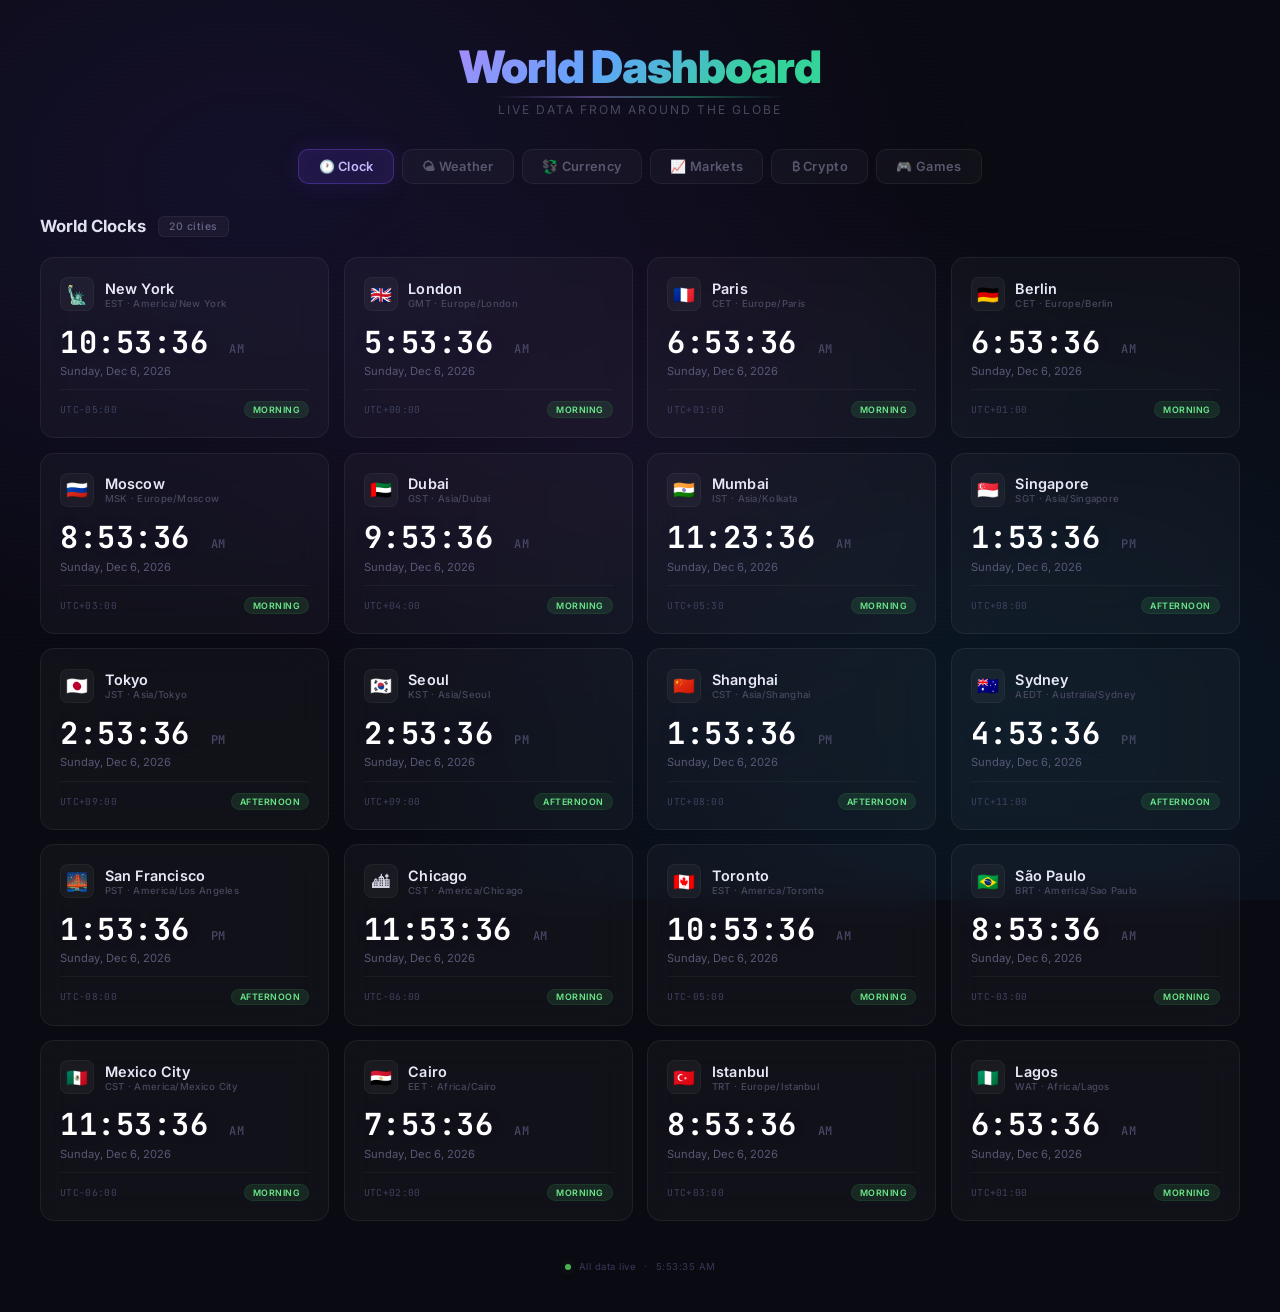
==== commit b1542788: "Arcade tab: 6 playable games - Flappy Bird, Car Dodge, Snake, Tetris, Pong, Click Speed" ====
--- a/index.html
+++ b/index.html
@@ -73,40 +73,51 @@
 </div>
 
 <div class="tab-content" id="tab-games">
-  <div class="section-header">
-    <h2>Mini Games</h2>
+  <div id="gameMenu">
+    <div class="section-header">
+      <h2>Arcade</h2>
+      <span class="badge">Click to play</span>
+    </div>
+    <div class="game-select-grid">
+      <div class="game-select-card" data-game="bird">
+        <div class="game-select-icon">🐦</div>
+        <div class="game-select-name">Flappy Bird</div>
+        <div class="game-select-desc">Tap to fly through pipes</div>
+      </div>
+      <div class="game-select-card" data-game="car">
+        <div class="game-select-icon">🏎️</div>
+        <div class="game-select-name">Car Dodge</div>
+        <div class="game-select-desc">Dodge traffic on the highway</div>
+      </div>
+      <div class="game-select-card" data-game="snake">
+        <div class="game-select-icon">🐍</div>
+        <div class="game-select-name">Snake</div>
+        <div class="game-select-desc">Classic snake game</div>
+      </div>
+      <div class="game-select-card" data-game="tetris">
+        <div class="game-select-icon">🧱</div>
+        <div class="game-select-name">Tetris</div>
+        <div class="game-select-desc">Stack the blocks</div>
+      </div>
+      <div class="game-select-card" data-game="pong">
+        <div class="game-select-icon">🏓</div>
+        <div class="game-select-name">Pong</div>
+        <div class="game-select-desc">Classic paddle battle</div>
+      </div>
+      <div class="game-select-card" data-game="click">
+        <div class="game-select-icon">🖱️</div>
+        <div class="game-select-name">Click Speed</div>
+        <div class="game-select-desc">How fast can you click?</div>
+      </div>
+    </div>
   </div>
-  <div class="games-layout">
-    <div class="game-card">
-      <h3 class="game-title">Tic Tac Toe</h3>
-      <div class="ttt-board" id="tttBoard"></div>
-      <div class="ttt-status" id="tttStatus">Your turn (X)</div>
-      <button class="game-btn" id="tttReset">New Game</button>
+  <div id="gamePlay" style="display:none;">
+    <div class="game-top-bar">
+      <button class="game-back-btn" id="gameBackBtn">← Back</button>
+      <span class="game-score-label" id="gameScoreLabel">Score: 0</span>
     </div>
-    <div class="game-card">
-      <h3 class="game-title">Rock Paper Scissors</h3>
-      <div class="rps-icons">
-        <button class="rps-btn" data-move="rock">🪨</button>
-        <button class="rps-btn" data-move="paper">📄</button>
-        <button class="rps-btn" data-move="scissors">✂️</button>
-      </div>
-      <div class="rps-result" id="rpsResult">Choose your move!</div>
-      <div class="rps-score">
-        <span>You: <strong id="rpsPlayer">0</strong></span>
-        <span>Bot: <strong id="rpsBot">0</strong></span>
-        <span>Draw: <strong id="rpsDraw">0</strong></span>
-      </div>
-      <button class="game-btn" id="rpsReset">Reset Score</button>
-    </div>
-    <div class="game-card">
-      <h3 class="game-title">Click Speed</h3>
-      <div class="click-area" id="clickArea">
-        <div class="click-count" id="clickCount">0</div>
-        <div class="click-label">clicks</div>
-      </div>
-      <div class="click-status" id="clickStatus">Click the box! 10 seconds</div>
-      <button class="game-btn" id="clickReset">Start Over</button>
-    </div>
+    <canvas id="gameCanvas"></canvas>
+    <div class="game-controls-hint" id="gameHint">Press SPACE or click to jump</div>
   </div>
 </div>
 
--- a/style.css
+++ b/style.css
@@ -580,181 +580,95 @@
   font-family: 'JetBrains Mono', monospace;
 }
 
-.games-layout {
+.game-select-grid {
   display: grid;
-  grid-template-columns: repeat(auto-fill, minmax(300px, 1fr));
-  gap: 1rem;
-}
-
-.game-card {
+  grid-template-columns: repeat(auto-fill, minmax(200px, 1fr));
+  gap: 0.9rem;
+}
+
+.game-select-card {
   background: rgba(255, 255, 255, 0.03);
   backdrop-filter: blur(16px);
   -webkit-backdrop-filter: blur(16px);
   border: 1px solid rgba(255, 255, 255, 0.06);
   border-radius: 14px;
-  padding: 1.5rem;
+  padding: 1.5rem 1rem;
   text-align: center;
-}
-
-.game-title {
-  font-size: 1rem;
+  cursor: pointer;
+  transition: all 0.3s ease;
+}
+
+.game-select-card:hover {
+  border-color: rgba(120, 80, 240, 0.3);
+  transform: translateY(-4px);
+  box-shadow: 0 12px 40px rgba(0, 0, 0, 0.3), 0 0 30px rgba(120, 80, 240, 0.06);
+}
+
+.game-select-icon {
+  font-size: 2.8rem;
+  margin-bottom: 0.5rem;
+}
+
+.game-select-name {
+  font-size: 0.95rem;
   font-weight: 700;
   color: #e0e0f0;
+  margin-bottom: 0.3rem;
+}
+
+.game-select-desc {
+  font-size: 0.7rem;
+  color: #686888;
+}
+
+.game-top-bar {
+  display: flex;
+  align-items: center;
+  gap: 1rem;
   margin-bottom: 1rem;
 }
 
-.ttt-board {
-  display: grid;
-  grid-template-columns: repeat(3, 1fr);
-  gap: 6px;
-  max-width: 220px;
-  margin: 0 auto 1rem;
-}
-
-.ttt-cell {
-  aspect-ratio: 1;
-  background: rgba(255, 255, 255, 0.04);
-  border: 1px solid rgba(255, 255, 255, 0.08);
+.game-back-btn {
+  background: rgba(255, 255, 255, 0.05);
+  border: 1px solid rgba(255, 255, 255, 0.1);
   border-radius: 8px;
-  font-size: 2rem;
-  font-weight: 700;
-  color: #fff;
+  padding: 0.45rem 1rem;
+  color: #b0b0d0;
+  font-family: 'Inter', sans-serif;
+  font-size: 0.8rem;
+  font-weight: 600;
   cursor: pointer;
-  transition: all 0.2s;
-  display: flex;
-  align-items: center;
-  justify-content: center;
-  font-family: 'JetBrains Mono', monospace;
-}
-
-.ttt-cell:hover {
+  transition: all 0.3s;
+}
+
+.game-back-btn:hover {
   background: rgba(255, 255, 255, 0.08);
   border-color: rgba(255, 255, 255, 0.15);
 }
 
-.ttt-cell.x { color: #70a8f0; }
-.ttt-cell.o { color: #f0b850; }
-.ttt-cell.win { background: rgba(74, 200, 100, 0.15); border-color: rgba(74, 200, 100, 0.3); }
-
-.ttt-status {
-  font-size: 0.8rem;
-  color: #8888a8;
-  margin-bottom: 0.75rem;
-  font-weight: 500;
-}
-
-.game-btn {
-  background: rgba(120, 80, 240, 0.15);
-  border: 1px solid rgba(120, 80, 240, 0.25);
-  border-radius: 8px;
-  padding: 0.45rem 1.2rem;
-  color: #b8a8f0;
-  font-family: 'Inter', sans-serif;
+.game-score-label {
+  font-family: 'JetBrains Mono', monospace;
+  font-size: 1rem;
+  font-weight: 700;
+  color: #6ae88a;
+}
+
+#gameCanvas {
+  width: 100%;
+  max-width: 500px;
+  height: 500px;
+  display: block;
+  margin: 0 auto;
+  border-radius: 12px;
+  background: #0a0a15;
+  border: 1px solid rgba(255, 255, 255, 0.06);
+}
+
+.game-controls-hint {
+  text-align: center;
   font-size: 0.75rem;
-  font-weight: 600;
-  cursor: pointer;
-  transition: all 0.3s;
-}
-
-.game-btn:hover {
-  background: rgba(120, 80, 240, 0.25);
-  border-color: rgba(120, 80, 240, 0.4);
-  box-shadow: 0 0 20px rgba(120, 80, 240, 0.1);
-}
-
-.rps-icons {
-  display: flex;
-  gap: 0.6rem;
-  justify-content: center;
-  margin-bottom: 1rem;
-}
-
-.rps-btn {
-  width: 60px;
-  height: 60px;
-  font-size: 1.6rem;
-  background: rgba(255, 255, 255, 0.04);
-  border: 1px solid rgba(255, 255, 255, 0.08);
-  border-radius: 12px;
-  cursor: pointer;
-  transition: all 0.25s;
-}
-
-.rps-btn:hover {
-  background: rgba(255, 255, 255, 0.08);
-  border-color: rgba(255, 255, 255, 0.15);
-  transform: scale(1.1);
-}
-
-.rps-result {
-  font-size: 0.85rem;
-  color: #b0b0d0;
-  margin-bottom: 0.75rem;
-  font-weight: 600;
-  min-height: 1.5rem;
-}
-
-.rps-score {
-  display: flex;
-  gap: 1rem;
-  justify-content: center;
-  font-size: 0.75rem;
-  color: #686888;
-  margin-bottom: 0.75rem;
-}
-
-.rps-score strong {
-  color: #c0c0e0;
-  font-size: 1rem;
-}
-
-.click-area {
-  width: 180px;
-  height: 140px;
-  margin: 0 auto 0.75rem;
-  background: rgba(255, 255, 255, 0.04);
-  border: 1px solid rgba(255, 255, 255, 0.08);
-  border-radius: 12px;
-  display: flex;
-  flex-direction: column;
-  align-items: center;
-  justify-content: center;
-  cursor: pointer;
-  transition: all 0.15s;
-  user-select: none;
-}
-
-.click-area:hover {
-  background: rgba(255, 255, 255, 0.06);
-}
-
-.click-area:active {
-  transform: scale(0.97);
-}
-
-.click-area.running {
-  background: rgba(74, 200, 100, 0.06);
-  border-color: rgba(74, 200, 100, 0.2);
-}
-
-.click-count {
-  font-family: 'JetBrains Mono', monospace;
-  font-size: 3rem;
-  font-weight: 700;
-  color: #fff;
-  line-height: 1;
-}
-
-.click-label {
-  font-size: 0.65rem;
-  color: #686888;
-  margin-top: 0.2rem;
-}
-
-.click-status {
-  font-size: 0.75rem;
-  color: #8888a8;
-  margin-bottom: 0.75rem;
+  color: #585878;
+  margin-top: 0.75rem;
   font-weight: 500;
 }
 
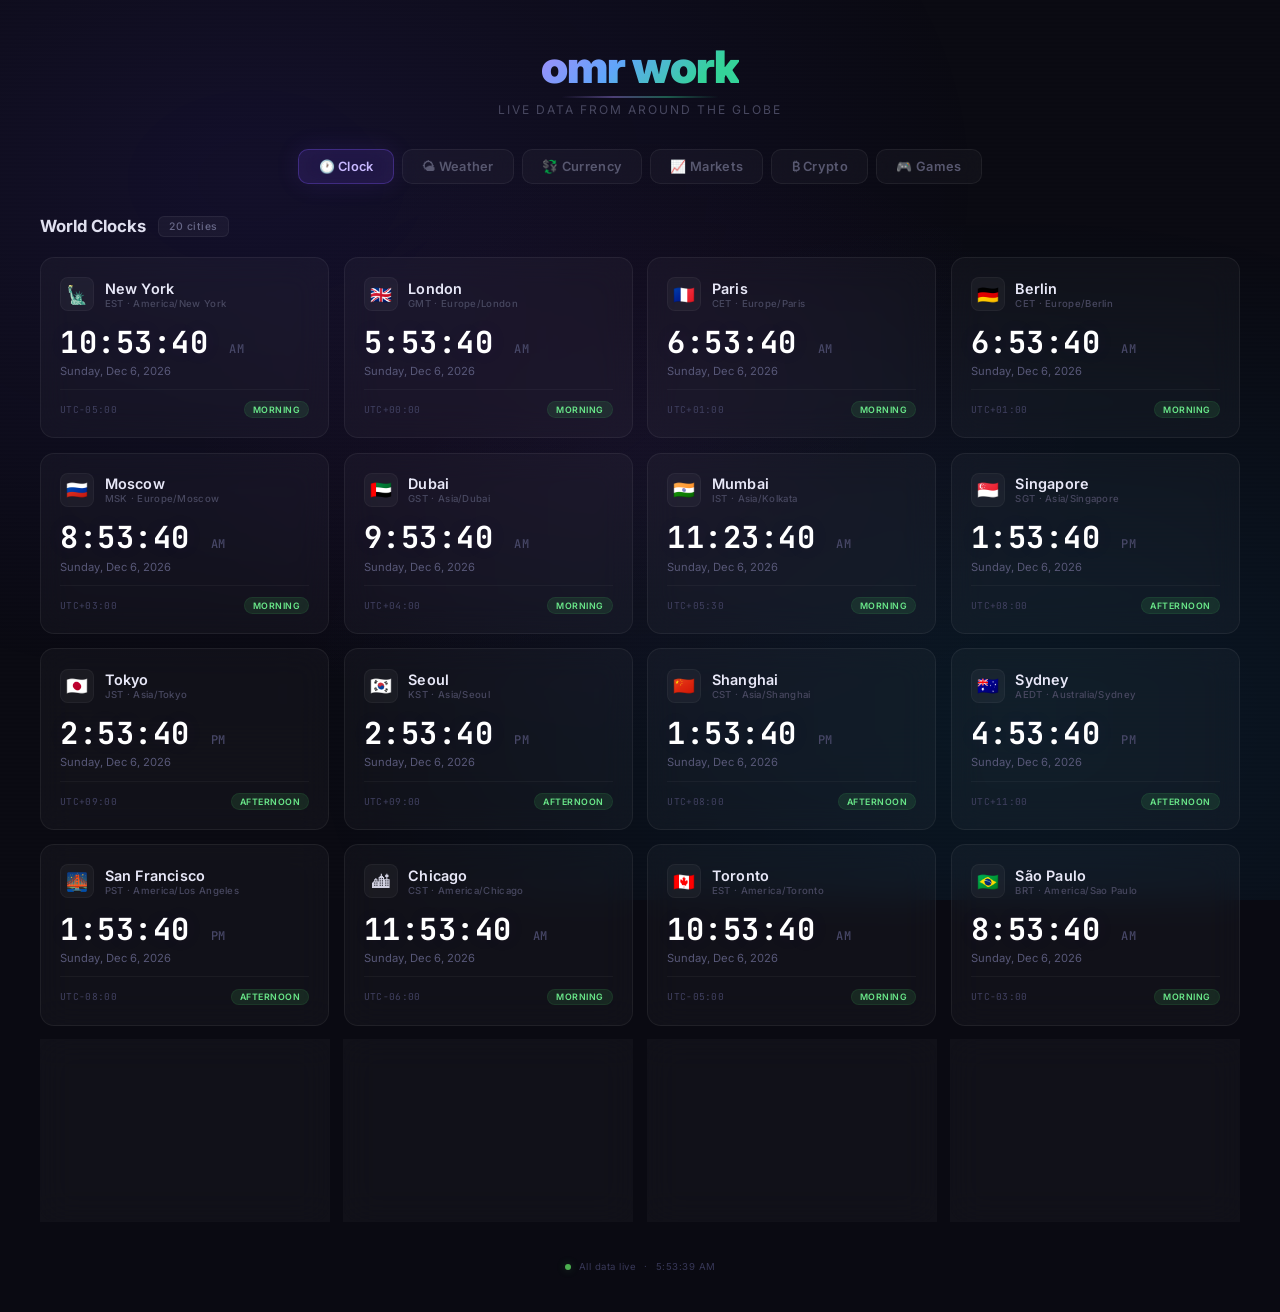
==== commit 455ab59b: "Rename site title to 'omr work'" ====
--- a/index.html
+++ b/index.html
@@ -3,14 +3,14 @@
 <head>
 <meta charset="UTF-8">
 <meta name="viewport" content="width=device-width, initial-scale=1.0">
-<title>World Dashboard</title>
+<title>omr work</title>
 <link href="https://fonts.googleapis.com/css2?family=Inter:wght@300;400;500;600;700;800&family=JetBrains+Mono:wght@400;700&display=swap" rel="stylesheet">
 <link rel="stylesheet" href="style.css">
 </head>
 <body>
 
 <header>
-  <h1>World Dashboard</h1>
+  <h1>omr work</h1>
   <p class="subtitle">Live data from around the globe</p>
 </header>
 
